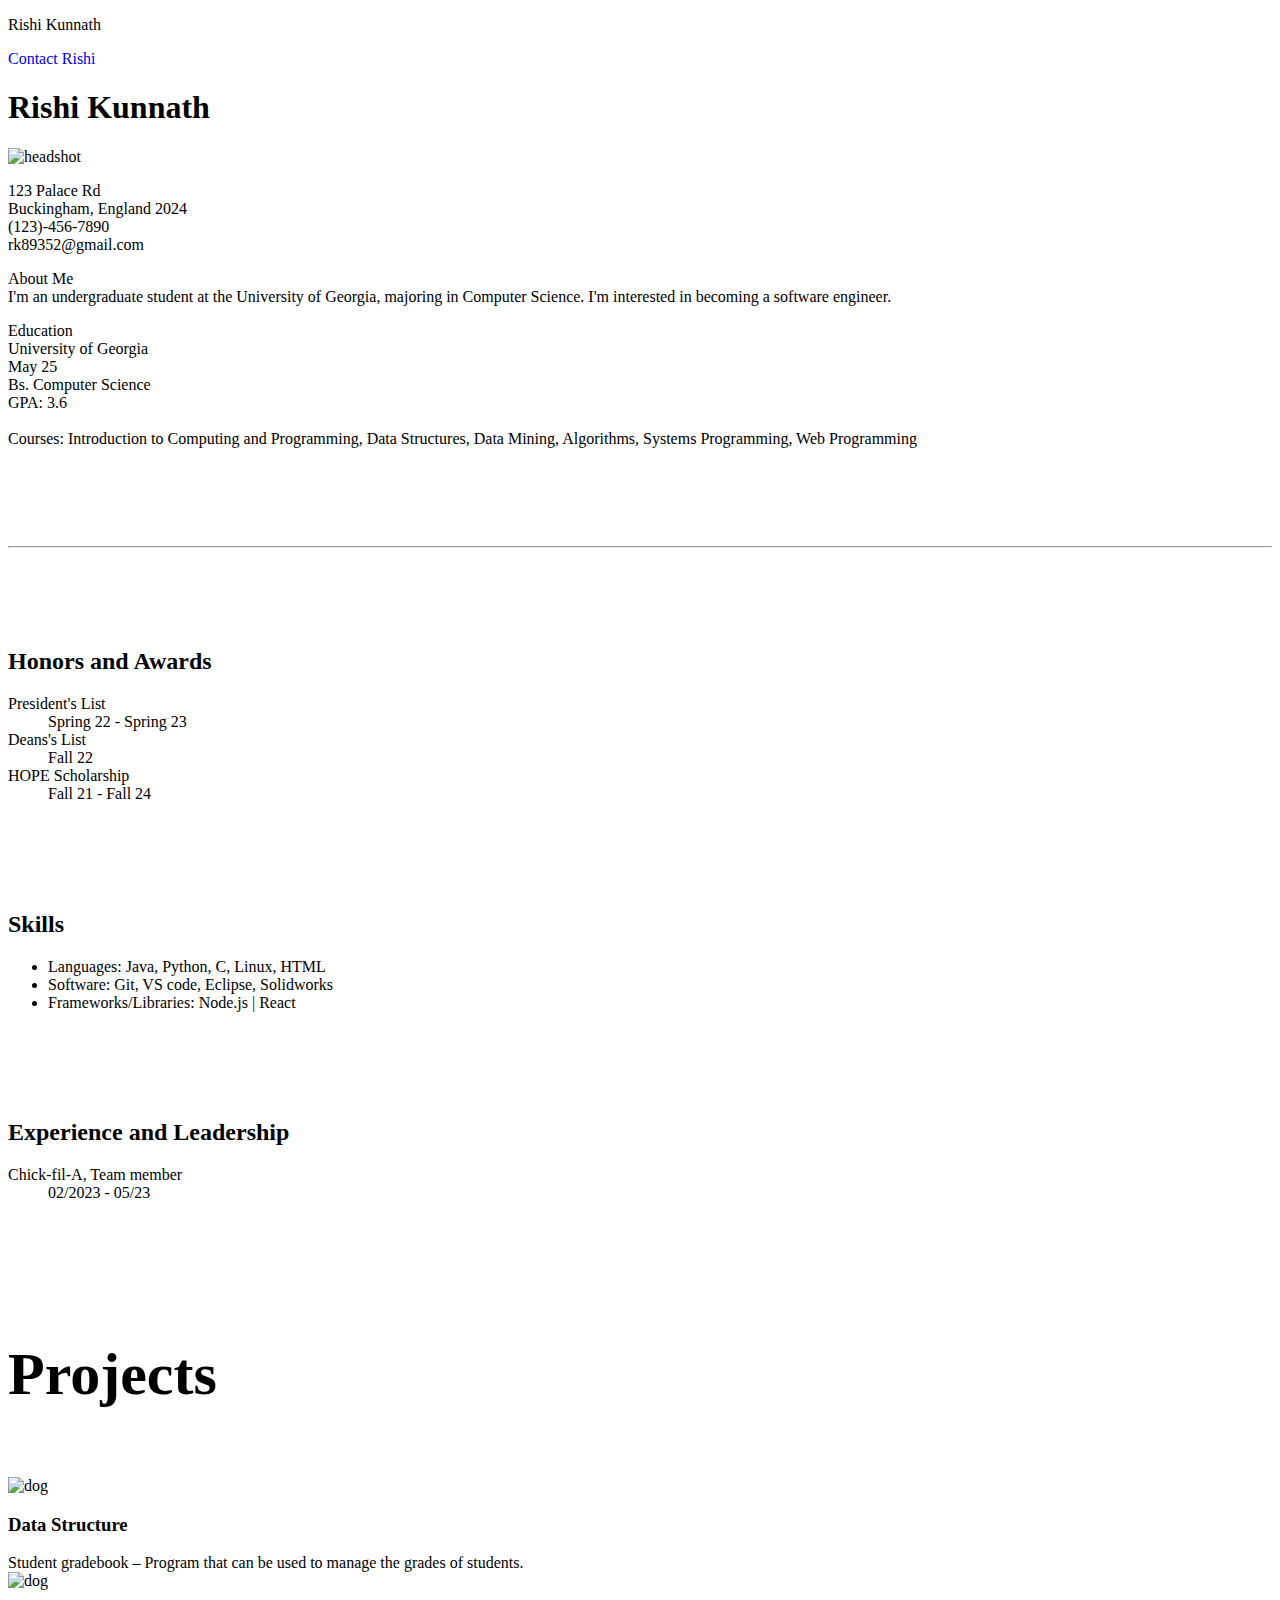
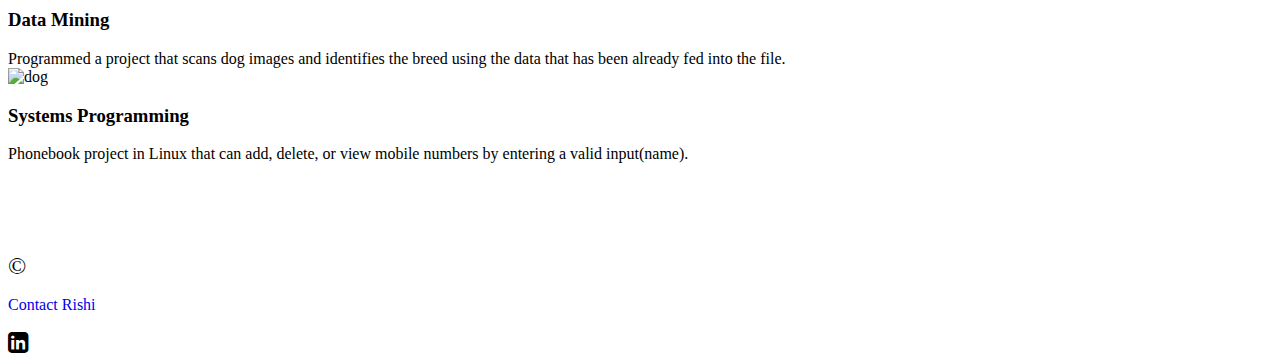
==== index.html @ 9f8e0752 "index.html" ====
<!DOCTYPE html>
<html lang="en">
<head>
    <meta charset="UTF-8">
    <meta name="viewport" content="width=device-width, initial-scale=1.0">
    <link rel="stylesheet" href="https://cdnjs.cloudflare.com/ajax/libs/font-awesome/4.7.0/css/font-awesome.min.css">
    <link rel="stylesheet" href="./CSS/style.css">
    <title>Document</title>

    <link rel="preconnect" href="https://fonts.googleapis.com">
    <link rel="preconnect" href="https://fonts.gstatic.com" crossorigin>
    <link href="https://fonts.googleapis.com/css2?family=Arsenal+SC:ital,wght@0,400;0,700;1,400;1,700&display=swap" rel="stylesheet">

</head>
<body>
    <nav>
        <p id="unique-p">Rishi Kunnath</p> 
        <p><a class="shadow-box" style="text-decoration:none" href="contact.html">Contact Rishi</a></p>
        </nav>

        <section>
            <div><h1>Rishi Kunnath</h1></div>
            <div class="splash-contents">
                <div class="aboutme-education">
                <div class="cardr">
                    <div class="cardr-info">
                      <img src="./Images/Headshot.jpg" alt="headshot" width="150" class="center">
                      <p>123 Palace Rd <br> Buckingham, England 2024 <br> (123)-456-7890 <br> rk89352@gmail.com</p>
                    </div>
                  </div>
                </div>

                  <div class="aboutme-education">
                    <div class="me-card">
                      <div class="me-card-info">
                  <div class="block-aboutme-message">
                      <div class="aboutme">About Me</div>
                      <div class="message">I'm an undergraduate student at the University of Georgia, majoring in Computer Science. I'm interested in becoming a software engineer.</p>
                      </div>
                  </div>
                  </div>
                  </div>
      
                  <div class="education-card">
                      <div class="education-card-info">
                  <div class="education-section">
                      <div class="education">Education</div>
                      <div class="education-layout">
                          <div class="education-item">University of Georgia</div>
                          <div class="education-item">May 25</div>
                      </div>
                      <div class="education-layout">
                          <div class="education-item">Bs. Computer Science</div>
                          <div class="education-item">GPA: 3.6</div>
                      </div>
                      <br>
                      <div class="education-course">Courses: Introduction to Computing and Programming, Data Structures, Data Mining, Algorithms, Systems Programming, Web Programming</div>
                  </div>
              </div>
              </div>
      
              </div>
            </div>
            </section>
            <br><br><br><br><br>
            <hr class= "centered-hr">
            <br><br><br><br>
    
        <div class="honors-card">
            <h2>Honors and Awards</h2>
    <dl>
        <dt>President's List</dt> <dd>Spring 22 - Spring 23</dd>
        <dt>Deans's List</dt> <dd>Fall 22</dd>
        <dt>HOPE Scholarship</dt> <dd>Fall 21 - Fall 24</dd>
    </dl>
    </div>
    <br><br><br><br>

    <section>
        <div class="skills-card">
        <h2>Skills</h2>
        <ul>
            <li><span>Languages: Java, Python, C, Linux, HTML</span></li>
            <li><span>Software: Git, VS code, Eclipse, Solidworks</span></li>
            <li>Frameworks/Libraries: Node.js | React</li>
        </li></ul>
    </div></div>
        </section>
        <br><br><br><br>

        <section>
            <div class="experience-card">
        <h2>Experience and Leadership</h2>
    <dl>
        <dt><a style="text-decoration: none; color: black; font: bold;" href="https://www.chick-fil-a.com/?gad_source=1&gclid=Cj0KCQjwz7C2BhDkARIsAA_SZKZX3AvqcvTdwnkMirHZvWfyqPWYZTYKztwBWqFA5Q2-pZdrOzHty8saApFxEALw_wcB">Chick-fil-A</a>, Team member</dt><dd>02/2023 - 05/23</dd>
    </dl>
</div>
</section>
<br><br><br><br>

<h2 style="font-size: 60px;" class="project">Projects</h2>
<br>

<div class="three-col">
<div class="project-card">
    <div><img src="./Images/gradebook.png" alt="dog" width="150" class="center"></div>
    <div><h3>Data Structure</h3></div>
    <div>Student gradebook – Program that can be used to manage the grades of students.</div>
</div>
<div class="project-card">
    <div><img src="./Images/dog.jpg" alt="dog" width="150" class="center"></div>
    <div><h3>Data Mining</h3></div>
    <div>Programmed a project that scans dog images and identifies the breed using the data that has been already fed into the file.</div>
</div>
<div class="project-card">
    <div><img src="./Images/phonebook.jpg" alt="dog" width="150" class="center"></div>
    <div><h3>Systems Programming</h3></div>
    <div>Phonebook project in Linux that can add, delete, or view mobile numbers by entering a valid input(name).</div>
</div>
</div>
<br><br><br><br><br>

    <footer>
    <p style="display: inline; font-size: 24px;">&copy</p> 
    <p><a class="shadow-box" style="text-decoration:none" href="contact.html">Contact Rishi</a></p>
    <a style="text-decoration: none; color: black;" href="https://www.linkedin.com/in/rishi-kunnath-997405221/"> <i class="fa fa-linkedin-square" style="font-size:24px" Linkedln></i> </a>
    </footer>

</body>
</html>
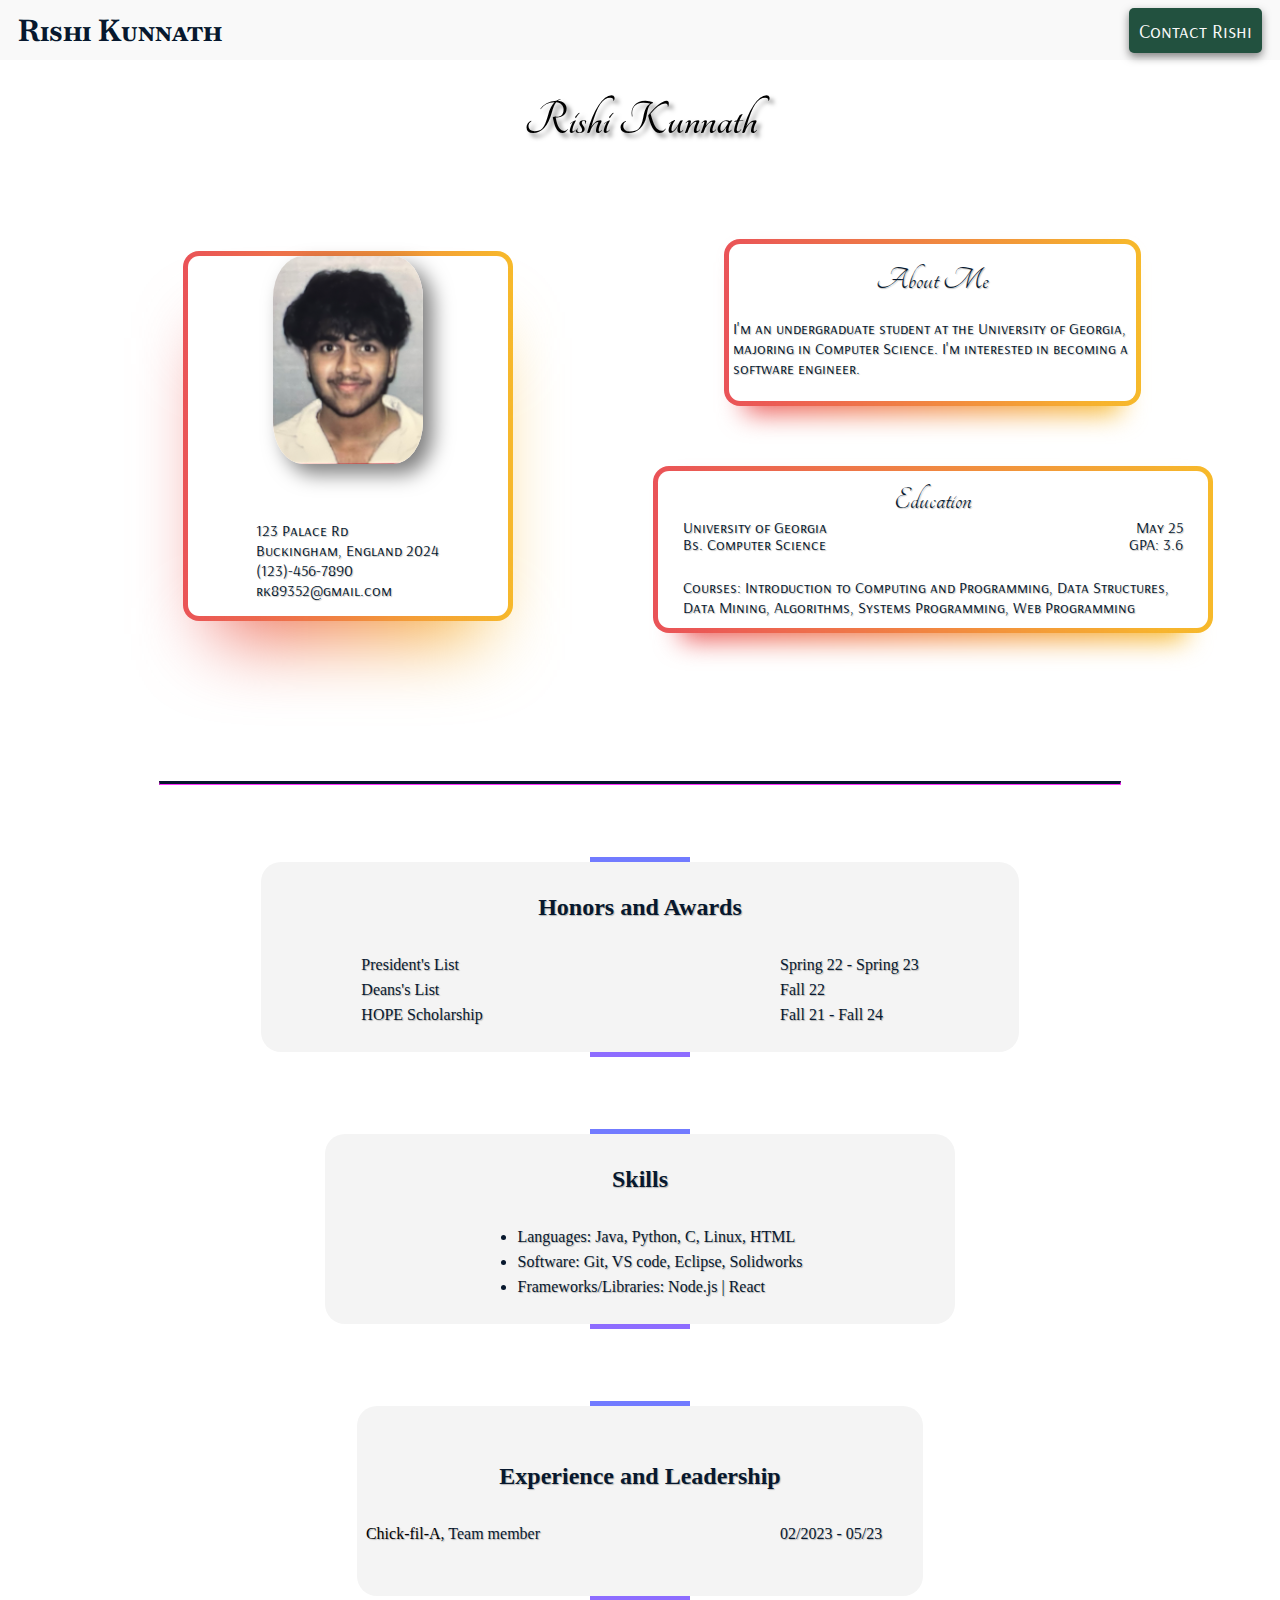
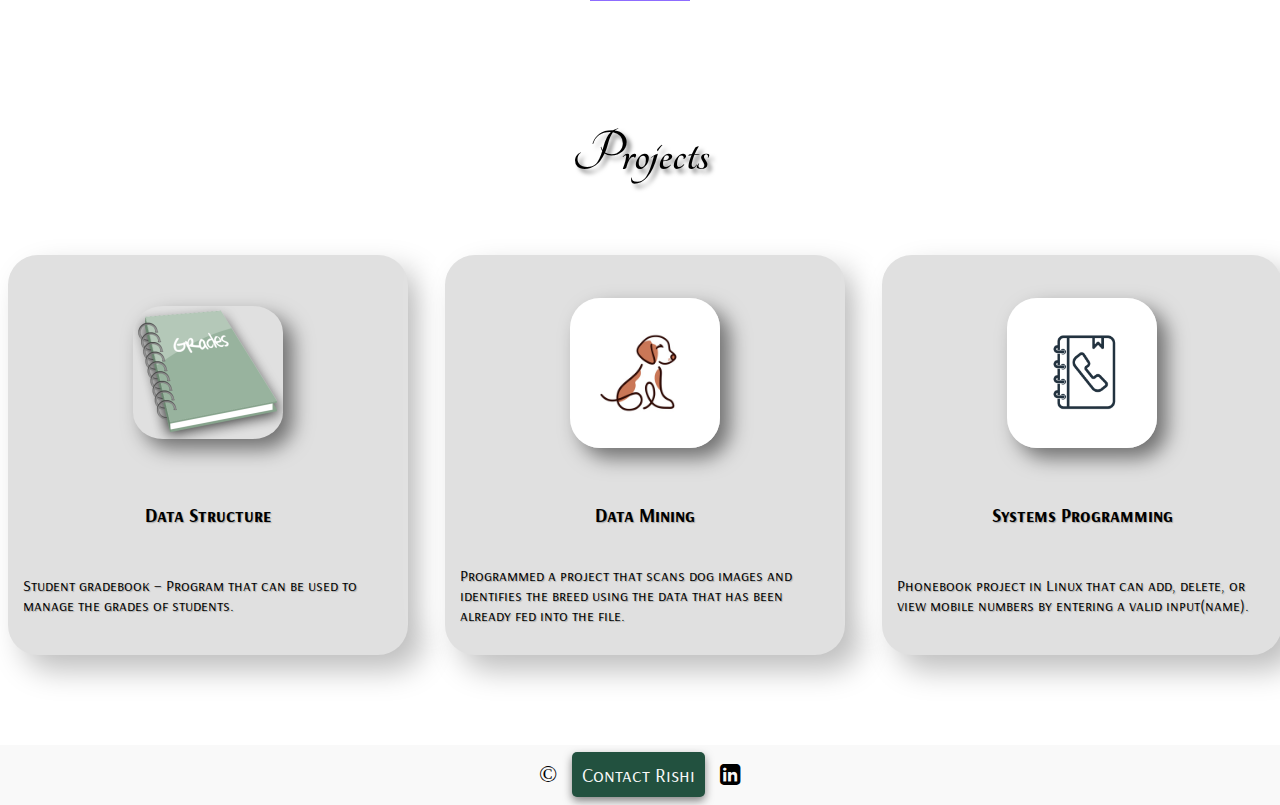
==== commit ed4755bc: "index.html" ====
--- a/index.html
+++ b/index.html
@@ -4,7 +4,7 @@
     <meta charset="UTF-8">
     <meta name="viewport" content="width=device-width, initial-scale=1.0">
     <link rel="stylesheet" href="https://cdnjs.cloudflare.com/ajax/libs/font-awesome/4.7.0/css/font-awesome.min.css">
-    <link rel="stylesheet" href="./CSS/style.css">
+    <link rel="stylesheet" href="style.css">
     <title>Document</title>
 
     <link rel="preconnect" href="https://fonts.googleapis.com">
@@ -24,7 +24,7 @@
                 <div class="aboutme-education">
                 <div class="cardr">
                     <div class="cardr-info">
-                      <img src="./Images/Headshot.jpg" alt="headshot" width="150" class="center">
+                      <img src="Headshot.jpg" alt="headshot" width="150" class="center">
                       <p>123 Palace Rd <br> Buckingham, England 2024 <br> (123)-456-7890 <br> rk89352@gmail.com</p>
                     </div>
                   </div>
@@ -103,17 +103,17 @@
 
 <div class="three-col">
 <div class="project-card">
-    <div><img src="./Images/gradebook.png" alt="dog" width="150" class="center"></div>
+    <div><img src="gradebook.png" alt="dog" width="150" class="center"></div>
     <div><h3>Data Structure</h3></div>
     <div>Student gradebook – Program that can be used to manage the grades of students.</div>
 </div>
 <div class="project-card">
-    <div><img src="./Images/dog.jpg" alt="dog" width="150" class="center"></div>
+    <div><img src="dog.jpg" alt="dog" width="150" class="center"></div>
     <div><h3>Data Mining</h3></div>
     <div>Programmed a project that scans dog images and identifies the breed using the data that has been already fed into the file.</div>
 </div>
 <div class="project-card">
-    <div><img src="./Images/phonebook.jpg" alt="dog" width="150" class="center"></div>
+    <div><img src="phonebook.jpg" alt="dog" width="150" class="center"></div>
     <div><h3>Systems Programming</h3></div>
     <div>Phonebook project in Linux that can add, delete, or view mobile numbers by entering a valid input(name).</div>
 </div>
--- a/style.css
+++ b/style.css
@@ -0,0 +1,613 @@
+@import url('https://fonts.googleapis.com/css2?family=Arsenal+SC:ital,wght@0,400;0,700;1,400;1,700&display=swap');
+@import url('https://fonts.googleapis.com/css2?family=Tangerine:wght@400;700&display=swap');
+@import url('https://fonts.googleapis.com/css2?family=Baskervville+SC&family=Tangerine:wght@400;700&display=swap');
+
+body{
+    margin: 0;
+    background-color: white;
+    box-sizing: border-box;
+}
+
+img{
+    border-radius: 20%;
+    box-shadow: 10px 10px 20px rgba(0, 0, 0, 0.5);
+
+}
+
+/* nav section */
+nav{
+    height: 40px;
+  display: flex;
+  justify-content: space-between;
+  align-items: center;
+  padding: 10px 18px;
+  background-color: #f9f9f9;
+}
+
+#unique-p{
+    font-family: "Baskervville SC", sans-serif;
+    font-weight: bold;
+    font-style: normal;
+    font-size: 30px;
+    color: #07182E;
+}
+
+nav a.shadow-box {
+  display: inline-block; /* Ensures the box-shadow works properly */
+  padding: 10px 10px 10px 10px;
+  margin: 0%;
+  text-decoration: none;
+  color: #f9f9f9;
+  background-color: #22513f;
+  border-radius: 5px; /* Optional: rounded corners */
+  box-shadow: 0 4px 8px rgba(18, 17, 17, 0.5); /* Shadow effect */
+  transition: box-shadow 0.3s ease; /* Smooth transition for hover effect */
+    font-family: "Arsenal SC", sans-serif;
+    font-weight: 500;
+    font-style: normal;
+    font-size: 20px;
+}
+.shadow-box:hover {
+  transform: scale(1.05);
+}
+/* nav section end*/
+
+.splash-contents{
+    margin-left: auto;
+    margin-right: auto;
+    height: 510px;
+    width: 100%;
+    display: flex;
+    justify-content: center;
+    align-items: center;
+    flex-direction: row;
+    column-gap: 25px;
+}
+
+.aboutme-education{
+    height: 510px;
+    width: 560px;
+    display: flex;
+    justify-content: center;
+    align-items: center;
+    flex-direction: column;
+    row-gap: 60px;
+}
+
+h1{
+    font-family: "Tangerine", sans-serif;
+    font-size: 50px;
+    font-weight: bold;
+    text-shadow: 4px 4px 4px rgba(0, 0, 0, 0.5);
+    text-align: center;
+}
+
+/* About me box*/
+.block-aboutme-message{
+    display: flex;
+    justify-content: center;
+    align-items: center;
+    flex-direction: column;
+    height: 150px;
+    width: 400px;
+    margin: 0px 50%;
+}
+
+.aboutme{
+    height: 50px;
+    width: 400px;
+    display: flex;
+    justify-content: center;
+    align-items: flex-end;
+    color: #07182E;
+    background-color: white;
+    font-family: 'Tangerine', sans-serif;
+    font-size: xx-large;
+}
+
+.message{
+    height: 100px;
+    width: 400px;
+    display: flex;
+    justify-content: center;
+    align-items: center;
+    color: #07182E;
+    background-color: white;
+}
+
+.me-card {
+    --background: linear-gradient(to left, #f7ba2b 0%, #ea5358 100%);
+    width: 407px;
+    height: 157px;
+    padding: 5px;
+    border-radius: 1rem;
+    overflow: visible;
+    background: #f7ba2b;
+    background: var(--background);
+    position: relative;
+    z-index: 1;
+   }
+   
+   .me-card::after {
+    position: absolute;
+    content: "";
+    top: 15px;
+    left: 0;
+    right: 0;
+    z-index: -2;
+    height: 100%;
+    width: 100%;
+    transform: scale(0.9);
+    filter: blur(15px);
+    background: #f7ba2b;
+    background: var(--background);
+    transition: opacity 0s;
+   }
+   
+   .me-card-info {
+    background: white;
+    color: #07182E;
+    display: flex;
+    justify-content: center;
+    align-items: center;
+    flex-direction: column;
+    width: 100%;
+    height: 100%;
+    overflow: visible;
+    border-radius: .7rem;
+    font-family: "Arsenal SC", sans-serif;
+    text-shadow: 1px 1px 1px rgba(0, 0, 0, 0.25);
+   }
+   
+   .me-card .title {
+    font-weight: bold;
+    letter-spacing: .1em;
+   }
+/* About me box end*/
+
+
+
+/* Card with Photo and address*/ 
+.cardr {
+    --background: linear-gradient(to left, #f7ba2b 0%, #ea5358 100%);
+    width: 320px;
+    height: 500px;
+    padding: 5px;
+    border-radius: 1rem;
+    overflow: visible;
+    background: #f7ba2b;
+    background: var(--background);
+    position: relative;
+    z-index: 1;
+    margin: 175px;
+   }
+   
+   .cardr::after {
+    position: absolute;
+    content: "";
+    top: 50px;
+    left: 0;
+    right: 0;
+    z-index: -5;
+    height: 100%;
+    width: 100%;
+    transform: scale(0.8);
+    filter: blur(3rem);
+    background: #f7ba2b;
+    background: var(--background);
+    transform: scaleX(100px);
+   }
+   
+   .cardr-info {
+    background: white;
+    color: #07182E;
+    display: flex;
+    justify-content: center;
+    align-items: center;
+    flex-direction: column;
+    row-gap: 40px;
+    width: 100%;
+    height: 100%;
+    overflow: visible;
+    border-radius: .7rem;
+    font-family: "Arsenal SC", sans-serif;
+    text-shadow: 1px 1px 1px rgba(0, 0, 0, 0.25);
+   }
+
+/* Card with Photo and address end*/ 
+
+
+/* Education section */
+.education-section{
+    height: 144px;
+    width: 500px;
+    display: flex;
+    justify-content: center;
+    align-items: center;
+    flex-direction: column;
+}
+
+.education{
+    height: 50px;
+    width: 500px;
+    display: flex;
+    justify-content: center;
+    align-items: flex-end;
+    color: #07182E;
+    background-color: white;
+    font-family: 'Tangerine', sans-serif;
+    font-size: xx-large;
+}
+.education-layout{
+    height: 17px;
+    width: 500px;
+    display: flex;
+    align-items: center;
+    justify-content: space-between;
+}
+.education-item{
+    color: #07182E;
+    font-family: 'Arsenal SC', sans-serif;
+}
+.education-course{
+    width: 500px;
+    height: 60px;
+    display: flex;
+    justify-content: center;
+    align-items: center;
+}
+
+.education-card {
+    --background: linear-gradient(to left, #f7ba2b 0%, #ea5358 100%);
+    width: 550px;
+    height: 157px;
+    padding: 5px;
+    border-radius: 1rem;
+    overflow: visible;
+    background: #f7ba2b;
+    background: var(--background);
+    position: relative;
+    z-index: 1;
+   }
+   
+   .education-card::after {
+    position: absolute;
+    content: "";
+    top: 15px;
+    left: 0;
+    right: 0;
+    z-index: -2;
+    height: 100%;
+    width: 100%;
+    transform: scale(0.9);
+    filter: blur(15px);
+    background: #f7ba2b;
+    background: var(--background);
+    transform: scaleX(100px);
+   }
+   
+   .education-card-info {
+    background: white;
+    color: #07182E;
+    display: flex;
+    justify-content: center;
+    align-items: center;
+    flex-direction: column;
+    row-gap: 40px;
+    width: 100%;
+    height: 100%;
+    overflow: visible;
+    border-radius: .7rem;
+    font-family: "Arsenal SC", sans-serif;
+    text-shadow: 1px 1px 1px rgba(0, 0, 0, 0.25);
+   }
+/* Education section end */
+
+.centered-hr{
+    width: 75%;
+    margin: 0 auto;
+    border-color: #ff30ff;
+    border-top: 3px solid #07182E;
+}
+
+dl{
+    display: grid;
+    grid-template-columns: 1fr 1fr;
+    grid-gap: 7px;
+    column-gap: 350px;
+}
+
+
+/* Honors */
+.honors-section{
+    height: 120px;
+    width: 460px;
+    margin: 0 auto;
+    text-align: center;
+    background-color: aqua;
+}
+
+.honors-card {
+    width: 60%;
+    height: 200px;
+    margin: 0 auto;
+    background: white;
+    position: relative;
+    display: grid;
+    place-content: center;
+    place-items: center;
+    overflow: hidden;
+    border-radius: 20px;
+  }
+  
+  .honors-card h2, dl{
+    z-index: 1;
+    color: #07182E;
+    text-shadow: 1px 1px 1px rgba(0, 0, 0, 0.25);
+  }
+  
+  .honors-card::before {
+    content: '';
+    position: absolute;
+    width: 100px;
+    background-image: linear-gradient(180deg, rgb(0, 183, 255), rgb(255, 48, 255));
+    height: 900%;
+    animation: rotBGimg 10s linear infinite;
+    transition: all 10s linear;
+  }
+  
+  @keyframes rotBGimg {
+    from {
+      transform: rotate(0deg);
+    }
+  
+    to {
+      transform: rotate(360deg);
+    }
+  }
+  
+  .honors-card::after {
+    content: '';
+    position: absolute;
+    background: #f4f4f4;
+    ;
+    inset: 5px;
+    border-radius: 20px;
+  }  
+  /* Honors end*/
+  
+
+/* Skills Section */
+ul{
+    display: grid;
+    grid-template-columns: 1fr;
+    grid-gap: 7px;
+    column-gap: 400px;
+}
+
+.skills-card {
+    width: 50%;
+    height: 200px;
+    margin: 0 auto;
+    background: white;
+    position: relative;
+    display: grid;
+    place-content: center;
+    place-items: center;
+    overflow: hidden;
+    border-radius: 20px;
+
+  }
+  
+  .skills-card h2, ul{
+    z-index: 1;
+    color: #07182E;
+    text-shadow: 1px 1px 1px rgba(0, 0, 0, 0.25);
+  }
+  
+  .skills-card::before {
+    content: '';
+    position: absolute;
+    width: 100px;
+    background-image: linear-gradient(180deg, rgb(0, 183, 255), rgb(255, 48, 255));
+    height: 900%;
+    animation: rotBGimg 15s linear infinite;
+    transition: all 10s linear;
+  }
+  
+  @keyframes rotBGimg {
+    from {
+      transform: rotate(0deg);
+    }
+  
+    to {
+      transform: rotate(360deg);
+    }
+  }
+  
+  .skills-card::after {
+    content: '';
+    position: absolute;
+    background: #f4f4f4;
+    ;
+    inset: 5px;
+    border-radius: 20px;
+  }  
+/* Skills section end */
+
+
+/* Experience section */
+.experience-section{
+    height: 120px;
+    width: 460px;
+    margin: 0 auto;
+    text-align: center;
+    background-color: aqua;
+}
+
+.experience-card {
+    width: 45%;
+    height: 200px;
+    margin: 0 auto;
+    background: white;
+    position: relative;
+    display: grid;
+    place-content: center;
+    place-items: center;
+    overflow: hidden;
+    border-radius: 20px;
+
+  }
+  
+  .experience-card h2, dl{
+    z-index: 1;
+    color: #07182E;
+    text-shadow: 1px 1px 1px rgba(0, 0, 0, 0.25);
+    column-gap: 200px;
+  }
+  
+  .experience-card::before {
+    content: '';
+    position: absolute;
+    width: 100px;
+    background-image: linear-gradient(180deg, rgb(0, 183, 255), rgb(255, 48, 255));
+    height: 900%;
+    animation: rotBGimg 18s linear infinite;
+    transition: all 0s linear;
+  }
+  
+  @keyframes rotBGimg {
+    from {
+      transform: rotate(0deg);
+    }
+  
+    to {
+      transform: rotate(360deg);
+    }
+  }
+  
+  .experience-card::after {
+    content: '';
+    position: absolute;
+    background: #f4f4f4;
+    ;
+    inset: 5px;
+    border-radius: 20px;
+  }
+  /* Experience section end*/
+
+
+  .project {
+    font-family: "Tangerine", sans-serif;
+    font-size: 50px;
+    font-weight: bold;
+    text-shadow: 4px 4px 4px rgba(0, 0, 0, 0.5);
+    text-align: center;
+}
+
+.three-col{
+    display: grid;
+    grid-template-columns: 32.5% 35% 32.5%;
+    grid-gap: 5px;
+    margin: 0 auto;
+}
+
+.project-card{
+  box-sizing: border-box;
+  width: 400px;
+  height: 400px;
+  border-radius: 30px;
+  background: #e0e0e0;
+  padding: 0% 15px;
+  display: grid;
+  grid-template-rows: 60% 10% 30%;
+  place-items: center;
+  margin: 0% auto;
+  font-family: 'Arsenal SC', sans-serif;
+  text-shadow: 1px 1px 1px rgba(0, 0, 0, 0.25);
+  box-shadow: 15px 15px 30px #bebebe,
+             -15px -15px 30px #ffffff;
+}
+
+
+
+
+/* footer section*/
+footer{
+    height: 40px;
+  display: flex;
+  justify-content: center;
+  align-items: center;
+  padding: 10px 18px;
+  background-color: #f9f9f9;
+  column-gap: 15px;
+  text-decoration: none;
+  }
+  
+  footer a.shadow-box {
+    display: inline-block; /* Ensures the box-shadow works properly */
+    padding: 10px 10px 10px 10px;
+    margin: 0%;
+    text-decoration: none;
+    color: #f9f9f9;
+    background-color: #22513f;
+    border-radius: 5px; /* Optional: rounded corners */
+    box-shadow: 0 4px 8px rgba(18, 17, 17, 0.5); /* Shadow effect */
+    transition: box-shadow 0.3s ease; /* Smooth transition for hover effect */
+      font-family: "Arsenal SC", sans-serif;
+      font-weight: 500;
+      font-style: normal;
+      font-size: 20px;
+    }
+  
+  p.links{
+    display: inline-block; /* Ensures the box-shadow works properly */
+    padding: 10px 10px 10px 10px;
+    margin: 0%;
+    text-decoration: none;
+    color: #f9f9f9;
+    background-color: #22513f;
+    border-radius: 5px; /* Optional: rounded corners */
+    box-shadow: 0 4px 8px rgba(18, 17, 17, 0.5); /* Shadow effect */
+    transition: box-shadow 0.3s ease; /* Smooth transition for hover effect */
+      font-family: "Arsenal SC", sans-serif;
+      font-weight: 500;
+      font-style: normal;
+      font-size: 20px;
+  }
+  a{
+    text-decoration: none;
+  }
+  /* footer section end */
+
+
+
+  .one-col{
+    width: 80%;
+    max-width: 700px;
+    margin: 30px auto;
+    padding: 20px;
+    background-color: #e0e0e0;
+    border-radius: 10px;
+    box-shadow: 0 4px 8px rgba(0, 0, 0, 0.25);
+    overflow: hidden;
+
+  }
+
+  .one-col p, label{
+    text-align: center;
+  }
+
+  input[type="submit"]{
+    background-color: #f4f4f4;
+    color: #07182E;
+    padding: 12px 20px;
+    border: none;
+    border-radius: 4px;
+    cursor: pointer;
+    font-size: 1em;
+    transition: background-color 0.5s;
+  }
+  input[type="submit"]:hover {
+    background-color: #bebebe;
+  }
